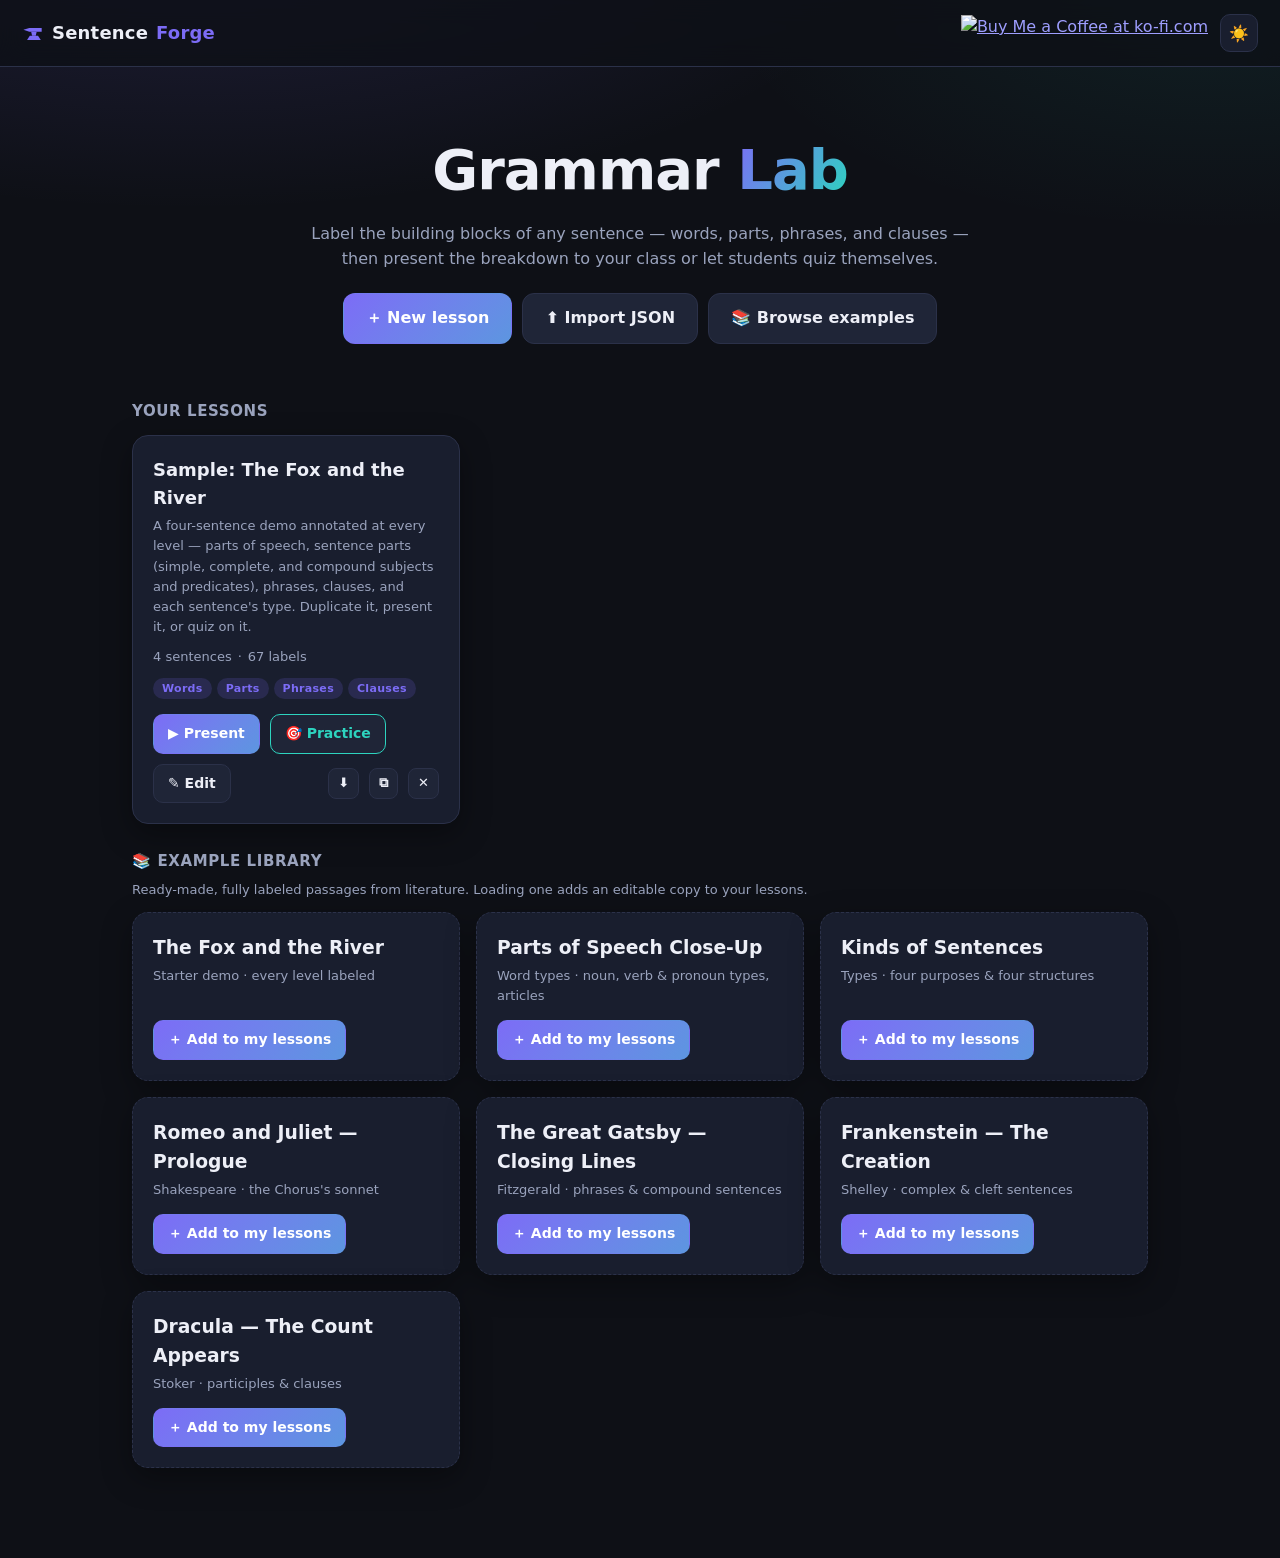
==== index.html @ c8628da1 "Rename the product to Sentence Forge Renames throughout: the JS global namespace GL -> wjt, the less" ====
<!DOCTYPE html>
<html lang="en" data-theme="dark">
<head>
  <meta charset="UTF-8" />
  <meta name="viewport" content="width=device-width, initial-scale=1.0" />
  <title>Sentence Forge — sentence building blocks</title>
  <link rel="icon" href="data:image/svg+xml,<svg xmlns=%22http://www.w3.org/2000/svg%22 viewBox=%220 0 24 24%22 fill=%22%237c6cf6%22><polygon points=%221.5,8.5 8,6.5 21.5,6.5 21.5,10.5 8,10.5%22/><polygon points=%2210,10.5 16,10.5 15,15 11,15%22/><polygon points=%225.5,19.5 20.5,19.5 17.5,15 8.5,15%22/></svg>" />
  <link rel="stylesheet" href="css/styles.css" />
</head>
<body>
  <nav class="topbar">
    <a class="brand" href="#/"><svg class="anvil" viewBox="0 0 24 24" aria-hidden="true"><polygon points="1.5,8.5 8,6.5 21.5,6.5 21.5,10.5 8,10.5"/><polygon points="10,10.5 16,10.5 15,15 11,15"/><polygon points="5.5,19.5 20.5,19.5 17.5,15 8.5,15"/></svg>Sentence <em>Forge</em></a>
    <a class="kofi" href="https://ko-fi.com/O1F623ASR1" target="_blank" rel="noopener noreferrer"><img height="36" style="border:0px;height:36px;" src="https://storage.ko-fi.com/cdn/kofi6.png?v=6" alt="Buy Me a Coffee at ko-fi.com" /></a>
    <button id="theme-toggle" title="Toggle light / dark theme">☀️</button>
  </nav>

  <main id="app"></main>
  <div id="toasts" aria-live="polite"></div>

  <script src="js/labels.js"></script>
  <script src="js/tokenize.js"></script>
  <script src="js/store.js"></script>
  <script src="js/examples.js"></script>
  <script src="js/render.js"></script>
  <script src="js/editor.js"></script>
  <script src="js/display.js"></script>
  <script src="js/quiz.js"></script>
  <script src="js/app.js"></script>
</body>
</html>
---- css/styles.css ----
/* ====================================================================
   Sentence Forge — design system
   ==================================================================== */

:root[data-theme="dark"] {
  --bg: #0e1016;
  --bg-soft: #141826;
  --card: #191e2e;
  --card-2: #1f2537;
  --line: #2b3149;
  --text: #edeff7;
  --muted: #9aa3bd;
  --accent: #7c6cf6;
  --accent-soft: rgba(124, 108, 246, 0.16);
  --accent-2: #2dd4bf;
  --danger: #f4574d;
  --ok: #34d399;
  --shadow: 0 10px 30px rgba(0, 0, 0, 0.35);
  --hl: rgba(255, 214, 79, 0.22);
  --hl-line: #ffd64f;
  --chip-text: #10131c;
  color-scheme: dark;
}

:root[data-theme="light"] {
  --bg: #f4f5fa;
  --bg-soft: #eceef6;
  --card: #ffffff;
  --card-2: #f6f7fc;
  --line: #dcdfeb;
  --text: #1c2133;
  --muted: #5d6478;
  --accent: #5b4bd6;
  --accent-soft: rgba(91, 75, 214, 0.12);
  --accent-2: #0d9488;
  --danger: #d43a31;
  --ok: #0e9f6e;
  --shadow: 0 10px 26px rgba(30, 35, 60, 0.12);
  --hl: rgba(255, 200, 40, 0.35);
  --hl-line: #d99c00;
  --chip-text: #16191f;
  color-scheme: light;
}

* { box-sizing: border-box; margin: 0; padding: 0; }

html { scroll-behavior: smooth; }

body {
  font-family: "Segoe UI Variable Text", "Segoe UI", system-ui, -apple-system, "Helvetica Neue", sans-serif;
  background: var(--bg);
  background-image:
    radial-gradient(1200px 500px at 15% -10%, var(--accent-soft), transparent 60%),
    radial-gradient(900px 420px at 95% 0%, rgba(45, 212, 191, 0.08), transparent 55%);
  background-attachment: fixed;
  color: var(--text);
  line-height: 1.55;
  min-height: 100vh;
}

/* ---------------- top bar ---------------- */
.topbar {
  display: flex;
  align-items: center;
  gap: 12px;
  padding: 14px 22px;
  position: sticky;
  top: 0;
  z-index: 40;
  backdrop-filter: blur(12px);
  background: color-mix(in srgb, var(--bg) 78%, transparent);
  border-bottom: 1px solid var(--line);
}

.topbar .brand {
  font-weight: 700;
  font-size: 18px;
  letter-spacing: 0.2px;
  text-decoration: none;
  color: var(--text);
  display: flex;
  align-items: center;
  gap: 8px;
}

.topbar .brand .anvil {
  width: 22px;
  height: 22px;
  fill: var(--accent);
  flex: none;
}
.topbar .brand em { font-style: normal; color: var(--accent); }

.topbar .kofi {
  margin-left: auto;
  display: flex;
  align-items: center;
}

#theme-toggle {
  border: 1px solid var(--line);
  background: var(--card);
  color: var(--text);
  width: 38px;
  height: 38px;
  border-radius: 10px;
  font-size: 16px;
  cursor: pointer;
  transition: transform 0.15s ease, border-color 0.15s ease;
}
#theme-toggle:hover { transform: translateY(-1px); border-color: var(--accent); }

#app { max-width: 1060px; margin: 0 auto; padding: 26px 22px 90px; }

.view { animation: view-in 0.3s ease both; }
@keyframes view-in {
  from { opacity: 0; transform: translateY(8px); }
  to { opacity: 1; transform: none; }
}

/* ---------------- generic components ---------------- */
.card {
  background: var(--card);
  border: 1px solid var(--line);
  border-radius: 16px;
  padding: 20px;
  box-shadow: var(--shadow);
}

.btn {
  display: inline-flex;
  align-items: center;
  gap: 6px;
  padding: 8px 14px;
  border-radius: 10px;
  border: 1px solid var(--line);
  background: var(--card-2);
  color: var(--text);
  font: inherit;
  font-size: 14px;
  font-weight: 600;
  text-decoration: none;
  cursor: pointer;
  transition: transform 0.12s ease, border-color 0.12s ease, background 0.12s ease, box-shadow 0.12s ease;
  user-select: none;
}
.btn:hover { transform: translateY(-1px); border-color: var(--accent); }
.btn:active { transform: translateY(0); }
.btn:disabled { opacity: 0.55; cursor: default; transform: none; }

.btn-primary {
  background: linear-gradient(135deg, var(--accent), color-mix(in srgb, var(--accent) 60%, var(--accent-2)));
  border-color: transparent;
  color: #fff;
}
.btn-primary:hover { box-shadow: 0 6px 18px var(--accent-soft); border-color: transparent; }

.btn-accent { border-color: var(--accent-2); color: var(--accent-2); }
.btn-ghost { background: transparent; border-color: transparent; color: var(--muted); }
.btn-ghost:hover { color: var(--text); border-color: var(--line); }
.btn-danger:hover { border-color: var(--danger); color: var(--danger); }
.btn-sm { padding: 4px 9px; font-size: 13px; border-radius: 8px; }
.btn-big { padding: 12px 22px; font-size: 16px; border-radius: 12px; }

.btn-row { display: flex; align-items: center; gap: 10px; flex-wrap: wrap; margin-top: 12px; }
.btn-row-center { justify-content: center; }
.spacer { flex: 1; }

.muted-note { color: var(--muted); font-size: 13px; }

.pill {
  border: 1px solid var(--line);
  background: var(--card-2);
  color: var(--muted);
  font: inherit;
  font-size: 13px;
  font-weight: 600;
  padding: 5px 12px;
  border-radius: 999px;
  cursor: pointer;
  transition: all 0.15s ease;
}
.pill:hover { border-color: var(--accent); color: var(--text); }
.pill.is-on {
  background: var(--accent-soft);
  border-color: var(--accent);
  color: var(--text);
}
.pill-lg { font-size: 14px; padding: 8px 16px; }
.pill-count {
  display: inline-block;
  background: var(--accent);
  color: #fff;
  border-radius: 999px;
  font-size: 11px;
  padding: 0 7px;
  margin-left: 4px;
}
.pill:not(.is-on) .pill-count { background: var(--line); color: var(--muted); }

.mini-pill {
  display: inline-block;
  font-size: 11px;
  font-weight: 700;
  letter-spacing: 0.3px;
  color: var(--accent);
  background: var(--accent-soft);
  border-radius: 999px;
  padding: 2px 9px;
  margin-right: 5px;
}

.swatch {
  display: inline-block;
  width: 14px;
  height: 14px;
  border-radius: 4px;
  background: var(--c, var(--accent));
  flex: none;
}

.empty-state { text-align: center; padding: 44px 24px; }
.empty-emoji { font-size: 42px; margin-bottom: 10px; }
.empty-anvil {
  width: 48px;
  height: 48px;
  fill: var(--muted);
  margin-bottom: 10px;
}
.empty-state p { color: var(--muted); max-width: 420px; margin: 6px auto 0; }

.hint-strip {
  margin: 16px 0;
  padding: 10px 16px;
  border-radius: 12px;
  border: 1px dashed var(--line);
  color: var(--muted);
  font-size: 14px;
  background: var(--bg-soft);
}

/* ---------------- toasts ---------------- */
#toasts {
  position: fixed;
  bottom: 20px;
  left: 50%;
  transform: translateX(-50%);
  display: flex;
  flex-direction: column;
  align-items: center;
  gap: 8px;
  z-index: 100;
  pointer-events: none;
}
.toast {
  background: var(--card);
  border: 1px solid var(--accent);
  color: var(--text);
  padding: 10px 18px;
  border-radius: 12px;
  font-size: 14px;
  box-shadow: var(--shadow);
  animation: toast-in 0.25s ease;
  max-width: min(90vw, 480px);
}
.toast.hide { opacity: 0; transition: opacity 0.4s ease; }
@keyframes toast-in { from { opacity: 0; transform: translateY(10px); } }

/* ====================================================================
   Library
   ==================================================================== */
.hero { text-align: center; padding: 34px 10px 30px; }
.hero h1 {
  font-size: clamp(38px, 6vw, 56px);
  font-weight: 800;
  letter-spacing: -1px;
}
.hero h1 span {
  background: linear-gradient(120deg, var(--accent), var(--accent-2));
  -webkit-background-clip: text;
  background-clip: text;
  color: transparent;
}
.hero p { color: var(--muted); margin-top: 8px; font-size: 16px; }
.hero .btn-row { margin-top: 22px; }

.lesson-grid {
  display: grid;
  grid-template-columns: repeat(auto-fill, minmax(310px, 1fr));
  gap: 16px;
  margin-top: 10px;
}
.lesson-card { display: flex; flex-direction: column; transition: transform 0.15s ease, border-color 0.15s ease; }
.lesson-card:hover { transform: translateY(-3px); border-color: var(--accent); }
.lesson-card h3 { font-size: 18px; }
.lesson-desc { color: var(--muted); font-size: 13px; margin-top: 4px; flex: 0; }
.lesson-meta { display: flex; gap: 6px; color: var(--muted); font-size: 13px; margin-top: 10px; }
.lesson-layers { margin-top: 8px; }
.lesson-actions { margin-top: auto; padding-top: 14px; }

.section-title {
  font-size: 15px;
  font-weight: 800;
  letter-spacing: 0.6px;
  text-transform: uppercase;
  color: var(--muted);
  margin: 26px 0 12px;
}
.section-sub { margin: -6px 0 12px; }
.examples-block { margin-top: 8px; }
.example-card { display: flex; flex-direction: column; border-style: dashed; }
.example-card:hover { border-color: var(--accent-2); border-style: solid; transform: translateY(-3px); }
.example-card .lesson-desc { flex: 1; }

/* ====================================================================
   Sentence rendering (shared by editor / present / quiz)
   ==================================================================== */
.gl-sentence { overflow-x: auto; padding: 6px 2px 10px; }

.gl-grid {
  display: inline-grid;
  column-gap: 0.42em;
  row-gap: 7px;
  align-items: center;
  padding: 4px;
}

.gl-token {
  font-size: 19px;
  padding: 2px 1px 4px;
  border-bottom: 3px solid transparent;
  border-radius: 4px 4px 0 0;
  white-space: nowrap;
  touch-action: none;
}
.gl-size-lg .gl-token { font-size: clamp(24px, 3.4vw, 34px); border-bottom-width: 4px; }

.gl-grid.is-interactive .gl-token { cursor: crosshair; }
.gl-grid.is-interactive .gl-token:hover { background: var(--accent-soft); }

.gl-token.has-pos { border-bottom-color: var(--c); }

.gl-token.is-sel { background: var(--accent-soft); box-shadow: 0 0 0 1px var(--accent); }
.gl-token.is-sel-first { border-top-left-radius: 6px; border-bottom-left-radius: 6px; }
.gl-token.is-sel-last { border-top-right-radius: 6px; border-bottom-right-radius: 6px; }

.gl-token.is-hl {
  background: var(--hl);
  box-shadow: 0 2px 0 var(--hl-line);
  animation: hl-pulse 1.6s ease infinite;
}
@keyframes hl-pulse {
  0%, 100% { box-shadow: 0 2px 0 var(--hl-line); }
  50% { box-shadow: 0 3px 0 var(--hl-line), 0 0 14px var(--hl); }
}
.gl-token.is-hl-first { border-top-left-radius: 6px; border-bottom-left-radius: 6px; }
.gl-token.is-hl-last { border-top-right-radius: 6px; border-bottom-right-radius: 6px; }

.gl-chip {
  justify-self: center;
  font: inherit;
  font-size: 10.5px;
  font-weight: 800;
  letter-spacing: 0.4px;
  color: var(--chip-text);
  background: var(--c);
  border: none;
  border-radius: 6px;
  padding: 1px 7px;
  cursor: pointer;
  transition: transform 0.12s ease;
  animation: pop-in 0.22s ease both;
}
.gl-chip:hover { transform: scale(1.12); }
.gl-size-lg .gl-chip { font-size: 13px; padding: 2px 9px; }

/* Family (broad-class) chip stacked above a drilled-down subtype chip. */
.gl-chip-parent {
  background: color-mix(in srgb, var(--c) 20%, var(--card));
  color: var(--c);
  box-shadow: inset 0 0 0 1px color-mix(in srgb, var(--c) 60%, transparent);
  font-weight: 800;
  letter-spacing: 0.2px;
}

.gl-bar {
  font: inherit;
  display: flex;
  align-items: center;
  gap: 6px;
  min-width: 0;
  border: 1px solid color-mix(in srgb, var(--c) 55%, transparent);
  border-top: 3px solid var(--c);
  background: color-mix(in srgb, var(--c) 13%, var(--card));
  color: var(--text);
  border-radius: 7px;
  padding: 2px 8px 3px;
  font-size: 12px;
  cursor: pointer;
  text-align: left;
  transition: transform 0.12s ease, background 0.12s ease;
  animation: pop-in 0.22s ease both;
}
.gl-bar:hover { transform: translateY(-1px); background: color-mix(in srgb, var(--c) 24%, var(--card)); }
.gl-bar-abbr { font-weight: 800; color: var(--c); flex: none; }
.gl-bar-name { overflow: hidden; text-overflow: ellipsis; white-space: nowrap; color: var(--muted); }
.gl-bar-note { flex: none; font-size: 11px; opacity: 0.8; }
.gl-size-lg .gl-bar { font-size: 15px; padding: 4px 10px 5px; border-radius: 9px; }

@keyframes pop-in {
  from { opacity: 0; transform: scale(0.85); }
  to { opacity: 1; transform: none; }
}

/* ---------------- sentence type badges ---------------- */
.type-badges { display: flex; gap: 8px; flex-wrap: wrap; justify-content: center; margin-top: 16px; }
.type-badge {
  display: inline-flex;
  align-items: baseline;
  gap: 6px;
  font: inherit;
  background: color-mix(in srgb, var(--c) 14%, var(--card));
  border: 1px solid color-mix(in srgb, var(--c) 55%, transparent);
  border-left: 4px solid var(--c);
  border-radius: 8px;
  padding: 4px 12px;
  color: var(--text);
  cursor: default;
  animation: pop-in 0.22s ease both;
}
button.type-badge { cursor: pointer; transition: transform 0.12s ease, background 0.12s ease; }
button.type-badge:hover { transform: translateY(-1px); background: color-mix(in srgb, var(--c) 26%, var(--card)); }
.type-badge-cat {
  font-size: 10px;
  font-weight: 800;
  letter-spacing: 0.6px;
  text-transform: uppercase;
  color: var(--muted);
}
.type-badge-name { font-weight: 700; color: var(--c); }
.gl-size-lg + .type-badges .type-badge, .stage .type-badge { font-size: 15px; padding: 6px 14px; }

/* ---------------- editor sentence-type picker ---------------- */
.type-picker { display: flex; flex-direction: column; gap: 6px; margin-bottom: 12px; }
.type-picker-row { display: flex; align-items: center; gap: 6px; flex-wrap: wrap; }
.type-picker-label {
  font-size: 11px;
  font-weight: 800;
  letter-spacing: 0.6px;
  text-transform: uppercase;
  color: var(--muted);
  min-width: 74px;
}
.type-pill { font-size: 12px; padding: 3px 10px; }
.type-pill.is-on {
  background: color-mix(in srgb, var(--c) 18%, var(--card-2));
  border-color: var(--c);
  color: var(--text);
}
.type-pill.is-on .pill-count, .type-pill.is-on::after { color: var(--c); }

/* ---------------- popover ---------------- */
.gl-popover {
  position: absolute;
  z-index: 60;
  background: var(--card);
  border: 1px solid var(--line);
  border-radius: 14px;
  box-shadow: var(--shadow);
  padding: 14px;
  width: min(440px, calc(100vw - 24px));
  max-height: min(72vh, 620px);
  overflow-y: auto;
  animation: pop-in 0.16s ease both;
}

.palette-target {
  font-size: 13px;
  color: var(--muted);
  font-style: italic;
  margin-bottom: 8px;
  border-bottom: 1px solid var(--line);
  padding-bottom: 8px;
}
.palette-group { margin-top: 10px; }
.palette-group:first-of-type { margin-top: 0; }
.palette-group-name {
  font-size: 11px;
  font-weight: 800;
  letter-spacing: 1px;
  text-transform: uppercase;
  color: var(--muted);
  margin-bottom: 6px;
}
.palette-grid { display: flex; flex-wrap: wrap; gap: 6px; }
.palette-grid-stacked { flex-direction: column; align-items: stretch; gap: 8px; }
.palette-subgroup {
  display: flex;
  flex-wrap: wrap;
  gap: 6px;
  align-items: center;
  padding-bottom: 8px;
  border-bottom: 1px dashed var(--line);
}
.palette-subgroup:last-child { padding-bottom: 0; border-bottom: none; }
.palette-label {
  font: inherit;
  font-size: 12.5px;
  color: var(--text);
  background: color-mix(in srgb, var(--c) 12%, var(--card-2));
  border: 1px solid color-mix(in srgb, var(--c) 45%, transparent);
  border-left: 4px solid var(--c);
  border-radius: 8px;
  padding: 4px 9px;
  cursor: pointer;
  transition: transform 0.1s ease, background 0.1s ease;
}
.palette-label b { color: var(--c); margin-right: 2px; }
.palette-label:hover { transform: translateY(-1px); background: color-mix(in srgb, var(--c) 26%, var(--card-2)); }
.palette-subgroup > .palette-label:first-child { font-weight: 700; }
.palette-label-sub {
  font-size: 11.5px;
  padding: 3px 8px;
  background: color-mix(in srgb, var(--c) 7%, var(--card-2));
  border-left-width: 3px;
  color: var(--muted);
}
.palette-label-sub b { font-weight: 700; }
.palette-label-sub:hover { color: var(--text); background: color-mix(in srgb, var(--c) 18%, var(--card-2)); }

.ann-details-head { display: flex; align-items: center; gap: 8px; }
.ann-details-quote { font-style: italic; color: var(--muted); margin: 8px 0 6px; }
.ann-details-desc { font-size: 14px; }
.ann-details-example { font-size: 13px; color: var(--muted); margin-top: 6px; }
.ann-details-example b { color: var(--accent-2); }
.ann-note {
  margin-top: 10px;
  background: var(--accent-soft);
  border-left: 3px solid var(--accent);
  border-radius: 6px;
  padding: 8px 12px;
  font-size: 14px;
}
.ann-details textarea { margin-top: 10px; }

/* ====================================================================
   Editor
   ==================================================================== */
.editor-head-top { display: flex; align-items: center; gap: 8px; flex-wrap: wrap; }

.saved-flash {
  color: var(--ok);
  font-size: 13px;
  font-weight: 700;
  opacity: 0;
}
.saved-flash.show { animation: saved 1.6s ease both; }
@keyframes saved {
  0% { opacity: 0; transform: translateY(3px); }
  15%, 70% { opacity: 1; transform: none; }
  100% { opacity: 0; }
}

.title-input, .desc-input {
  width: 100%;
  background: transparent;
  border: none;
  border-bottom: 1px solid transparent;
  color: var(--text);
  font: inherit;
  padding: 4px 2px;
  outline: none;
}
.title-input { font-size: 26px; font-weight: 800; margin-top: 10px; }
.desc-input { font-size: 14px; color: var(--muted); }
.title-input:hover, .desc-input:hover,
.title-input:focus, .desc-input:focus { border-bottom-color: var(--line); }

.layer-toggles { display: flex; align-items: center; gap: 8px; flex-wrap: wrap; margin-top: 12px; }
.layer-toggles-label { color: var(--muted); font-size: 13px; font-weight: 600; }

.sentence-list { display: flex; flex-direction: column; gap: 14px; }

.sentence-card-head {
  display: flex;
  align-items: center;
  gap: 10px;
  border-bottom: 1px solid var(--line);
  padding-bottom: 10px;
  margin-bottom: 8px;
}
.sentence-num { font-weight: 800; font-size: 13px; letter-spacing: 0.6px; text-transform: uppercase; color: var(--accent); }
.sentence-meta { color: var(--muted); font-size: 13px; }
.sentence-tip { color: var(--muted); font-size: 13px; font-style: italic; padding: 2px 4px 0; }

.text-edit {
  width: 100%;
  background: var(--bg-soft);
  border: 1px solid var(--line);
  border-radius: 10px;
  color: var(--text);
  font: inherit;
  font-size: 15px;
  padding: 10px 12px;
  resize: vertical;
  outline: none;
}
.text-edit:focus { border-color: var(--accent); }

.add-text-card h3 { font-size: 15px; margin-bottom: 10px; color: var(--muted); }

/* ====================================================================
   Present mode
   ==================================================================== */
.present-head { display: flex; align-items: flex-start; gap: 12px; flex-wrap: wrap; margin-bottom: 16px; }
.present-title h2 { font-size: 22px; }

.present-controls { display: flex; align-items: center; gap: 10px; flex-wrap: wrap; margin-bottom: 14px; }
.layer-chips { display: flex; gap: 8px; flex-wrap: wrap; }

.stage {
  min-height: 260px;
  display: flex;
  flex-direction: column;
  align-items: center;
  justify-content: center;
  text-align: center;
  padding: 34px 26px;
}
.stage .gl-sentence { max-width: 100%; }
.stage-counter {
  font-size: 12px;
  font-weight: 800;
  letter-spacing: 1.4px;
  text-transform: uppercase;
  color: var(--muted);
  margin-bottom: 18px;
}
.stage-tip { color: var(--muted); font-style: italic; margin-top: 16px; }

.explain { margin-top: 14px; animation: view-in 0.25s ease both; }

.present-nav { display: flex; align-items: center; justify-content: center; gap: 18px; margin-top: 18px; }
.dots { display: flex; gap: 8px; flex-wrap: wrap; justify-content: center; }
.dot {
  width: 11px;
  height: 11px;
  border-radius: 50%;
  border: 1px solid var(--line);
  background: var(--card-2);
  cursor: pointer;
  padding: 0;
  transition: all 0.15s ease;
}
.dot.is-on { background: var(--accent); border-color: var(--accent); transform: scale(1.25); }

/* ====================================================================
   Quiz mode
   ==================================================================== */
.quiz-setup h3 { margin: 14px 0 8px; font-size: 15px; }
.quiz-setup h3:first-child { margin-top: 0; }

.quiz-head { display: flex; align-items: center; gap: 12px; margin-bottom: 16px; }
.quiz-progress {
  flex: 1;
  height: 10px;
  background: var(--card-2);
  border: 1px solid var(--line);
  border-radius: 999px;
  overflow: hidden;
}
.quiz-progress-fill {
  height: 100%;
  border-radius: 999px;
  background: linear-gradient(90deg, var(--accent), var(--accent-2));
  transition: width 0.4s ease;
}
.quiz-score { font-weight: 800; color: var(--ok); }
.quiz-streak { font-weight: 800; color: #f5a623; animation: pop-in 0.3s ease; }

.quiz-card { padding: 26px; }
.quiz-count {
  font-size: 12px;
  font-weight: 800;
  letter-spacing: 1.2px;
  text-transform: uppercase;
  color: var(--muted);
}
.quiz-prompt { font-size: 21px; margin: 8px 0 16px; }
.quiz-prompt mark { background: var(--hl); color: inherit; border-radius: 4px; padding: 0 5px; box-shadow: 0 2px 0 var(--hl-line); }
.prompt-label {
  color: var(--c);
  border-bottom: 3px solid var(--c);
  font-weight: 800;
}

.quiz-stage {
  background: var(--bg-soft);
  border: 1px solid var(--line);
  border-radius: 12px;
  padding: 16px;
  margin-bottom: 16px;
}

.quiz-answers { display: flex; flex-wrap: wrap; gap: 10px; }
.quiz-option {
  font: inherit;
  font-size: 15px;
  font-weight: 600;
  color: var(--text);
  background: var(--card-2);
  border: 1px solid var(--line);
  border-left: 5px solid var(--c);
  border-radius: 10px;
  padding: 10px 18px;
  cursor: pointer;
  transition: transform 0.12s ease, border-color 0.12s ease;
}
.quiz-option:hover:not(:disabled) { transform: translateY(-1px); border-color: var(--c); }
.quiz-option.is-right { border-color: var(--ok); background: color-mix(in srgb, var(--ok) 16%, var(--card-2)); }
.quiz-option.is-wrong { border-color: var(--danger); background: color-mix(in srgb, var(--danger) 14%, var(--card-2)); animation: shake 0.3s ease; }
@keyframes shake {
  25% { transform: translateX(-4px); }
  75% { transform: translateX(4px); }
}

.quiz-feedback {
  margin-top: 16px;
  border-radius: 12px;
  padding: 14px 16px;
  font-size: 15px;
  animation: view-in 0.25s ease both;
}
.quiz-feedback.is-right { background: color-mix(in srgb, var(--ok) 12%, var(--card)); border: 1px solid var(--ok); }
.quiz-feedback.is-wrong { background: color-mix(in srgb, var(--danger) 10%, var(--card)); border: 1px solid var(--danger); }

.quiz-results { text-align: center; padding: 40px 26px; position: relative; overflow: hidden; }
.quiz-results h2 { margin-top: 16px; }
.quiz-results h3 { margin: 22px 0 10px; font-size: 15px; color: var(--muted); text-align: left; }

.score-ring {
  width: 130px;
  height: 130px;
  margin: 0 auto;
  border-radius: 50%;
  display: flex;
  align-items: center;
  justify-content: center;
  background: conic-gradient(var(--accent) calc(var(--pct) * 1%), var(--card-2) 0);
  animation: pop-in 0.4s ease both;
}
.score-ring span {
  width: 102px;
  height: 102px;
  border-radius: 50%;
  background: var(--card);
  display: flex;
  align-items: center;
  justify-content: center;
  font-size: 30px;
  font-weight: 800;
}

.missed-row {
  display: flex;
  gap: 10px;
  align-items: flex-start;
  text-align: left;
  padding: 10px 12px;
  border: 1px solid var(--line);
  border-radius: 10px;
  margin-bottom: 8px;
  background: var(--card-2);
  font-size: 14px;
}
.missed-row .swatch { margin-top: 4px; }

.confetti { position: absolute; inset: 0; pointer-events: none; overflow: hidden; }
.confetti span {
  position: absolute;
  top: -30px;
  animation: fall 3s linear both;
}
@keyframes fall {
  to { transform: translateY(110vh) rotate(360deg); opacity: 0.4; }
}

/* ---------------- small screens ---------------- */
@media (max-width: 640px) {
  #app { padding: 16px 12px 70px; }
  .card { padding: 14px; }
  .quiz-prompt { font-size: 18px; }
  .hero p br { display: none; }
}
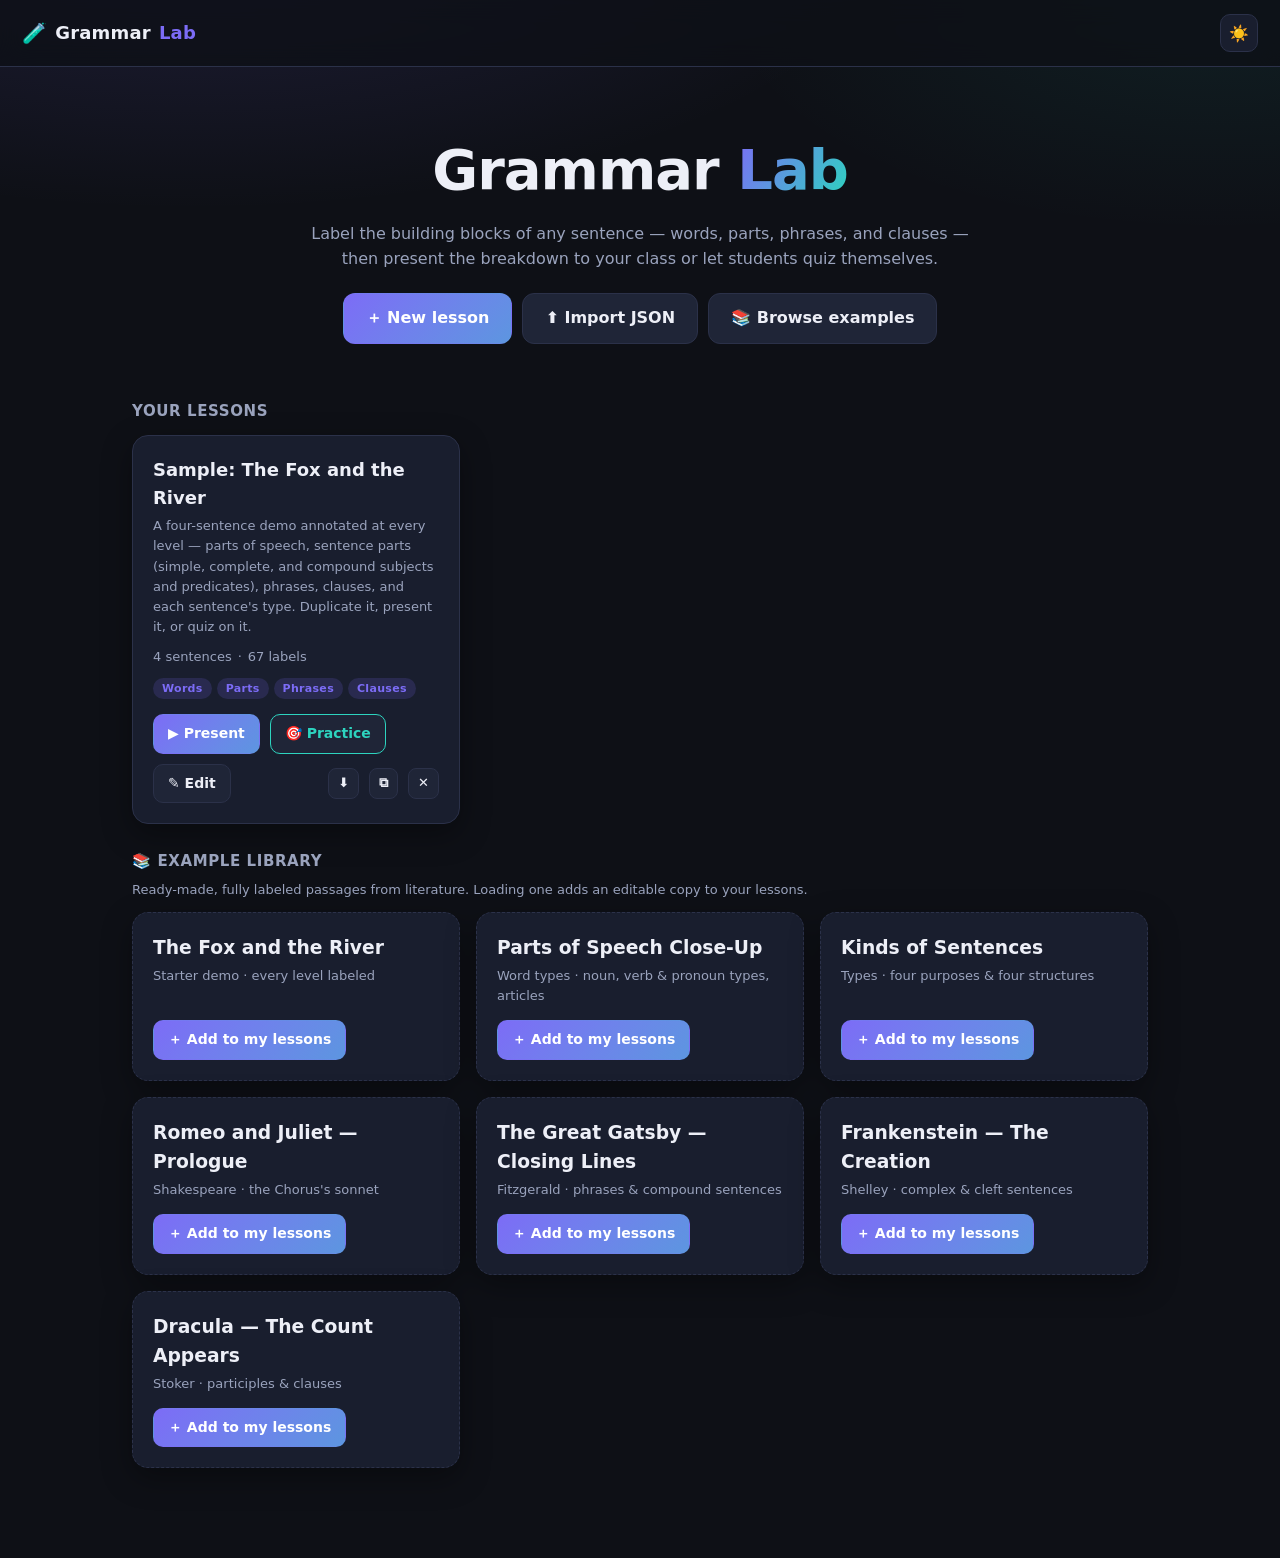
==== commit 480fcdb7: "Set up the repository for open-source release and a classroom pilot Grammar Lab was a working app wi" ====
--- a/index.html
+++ b/index.html
@@ -3,14 +3,13 @@
 <head>
   <meta charset="UTF-8" />
   <meta name="viewport" content="width=device-width, initial-scale=1.0" />
-  <title>Sentence Forge — sentence building blocks</title>
-  <link rel="icon" href="data:image/svg+xml,<svg xmlns=%22http://www.w3.org/2000/svg%22 viewBox=%220 0 24 24%22 fill=%22%237c6cf6%22><polygon points=%221.5,8.5 8,6.5 21.5,6.5 21.5,10.5 8,10.5%22/><polygon points=%2210,10.5 16,10.5 15,15 11,15%22/><polygon points=%225.5,19.5 20.5,19.5 17.5,15 8.5,15%22/></svg>" />
+  <title>Grammar Lab — sentence building blocks</title>
+  <link rel="icon" href="data:image/svg+xml,<svg xmlns=%22http://www.w3.org/2000/svg%22 viewBox=%220 0 100 100%22><text y=%22.9em%22 font-size=%2290%22>🧪</text></svg>" />
   <link rel="stylesheet" href="css/styles.css" />
 </head>
 <body>
   <nav class="topbar">
-    <a class="brand" href="#/"><svg class="anvil" viewBox="0 0 24 24" aria-hidden="true"><polygon points="1.5,8.5 8,6.5 21.5,6.5 21.5,10.5 8,10.5"/><polygon points="10,10.5 16,10.5 15,15 11,15"/><polygon points="5.5,19.5 20.5,19.5 17.5,15 8.5,15"/></svg>Sentence <em>Forge</em></a>
-    <a class="kofi" href="https://ko-fi.com/O1F623ASR1" target="_blank" rel="noopener noreferrer"><img height="36" style="border:0px;height:36px;" src="https://storage.ko-fi.com/cdn/kofi6.png?v=6" alt="Buy Me a Coffee at ko-fi.com" /></a>
+    <a class="brand" href="#/"><span class="flask">🧪</span>Grammar <em>Lab</em></a>
     <button id="theme-toggle" title="Toggle light / dark theme">☀️</button>
   </nav>
 
--- a/css/styles.css
+++ b/css/styles.css
@@ -1,5 +1,5 @@
 /* ====================================================================
-   Sentence Forge — design system
+   Grammar Lab — design system
    ==================================================================== */
 
 :root[data-theme="dark"] {
@@ -83,21 +83,11 @@
   gap: 8px;
 }
 
-.topbar .brand .anvil {
-  width: 22px;
-  height: 22px;
-  fill: var(--accent);
-  flex: none;
-}
+.topbar .brand .flask { font-size: 20px; }
 .topbar .brand em { font-style: normal; color: var(--accent); }
 
-.topbar .kofi {
+#theme-toggle {
   margin-left: auto;
-  display: flex;
-  align-items: center;
-}
-
-#theme-toggle {
   border: 1px solid var(--line);
   background: var(--card);
   color: var(--text);
@@ -221,12 +211,6 @@
 
 .empty-state { text-align: center; padding: 44px 24px; }
 .empty-emoji { font-size: 42px; margin-bottom: 10px; }
-.empty-anvil {
-  width: 48px;
-  height: 48px;
-  fill: var(--muted);
-  margin-bottom: 10px;
-}
 .empty-state p { color: var(--muted); max-width: 420px; margin: 6px auto 0; }
 
 .hint-strip {
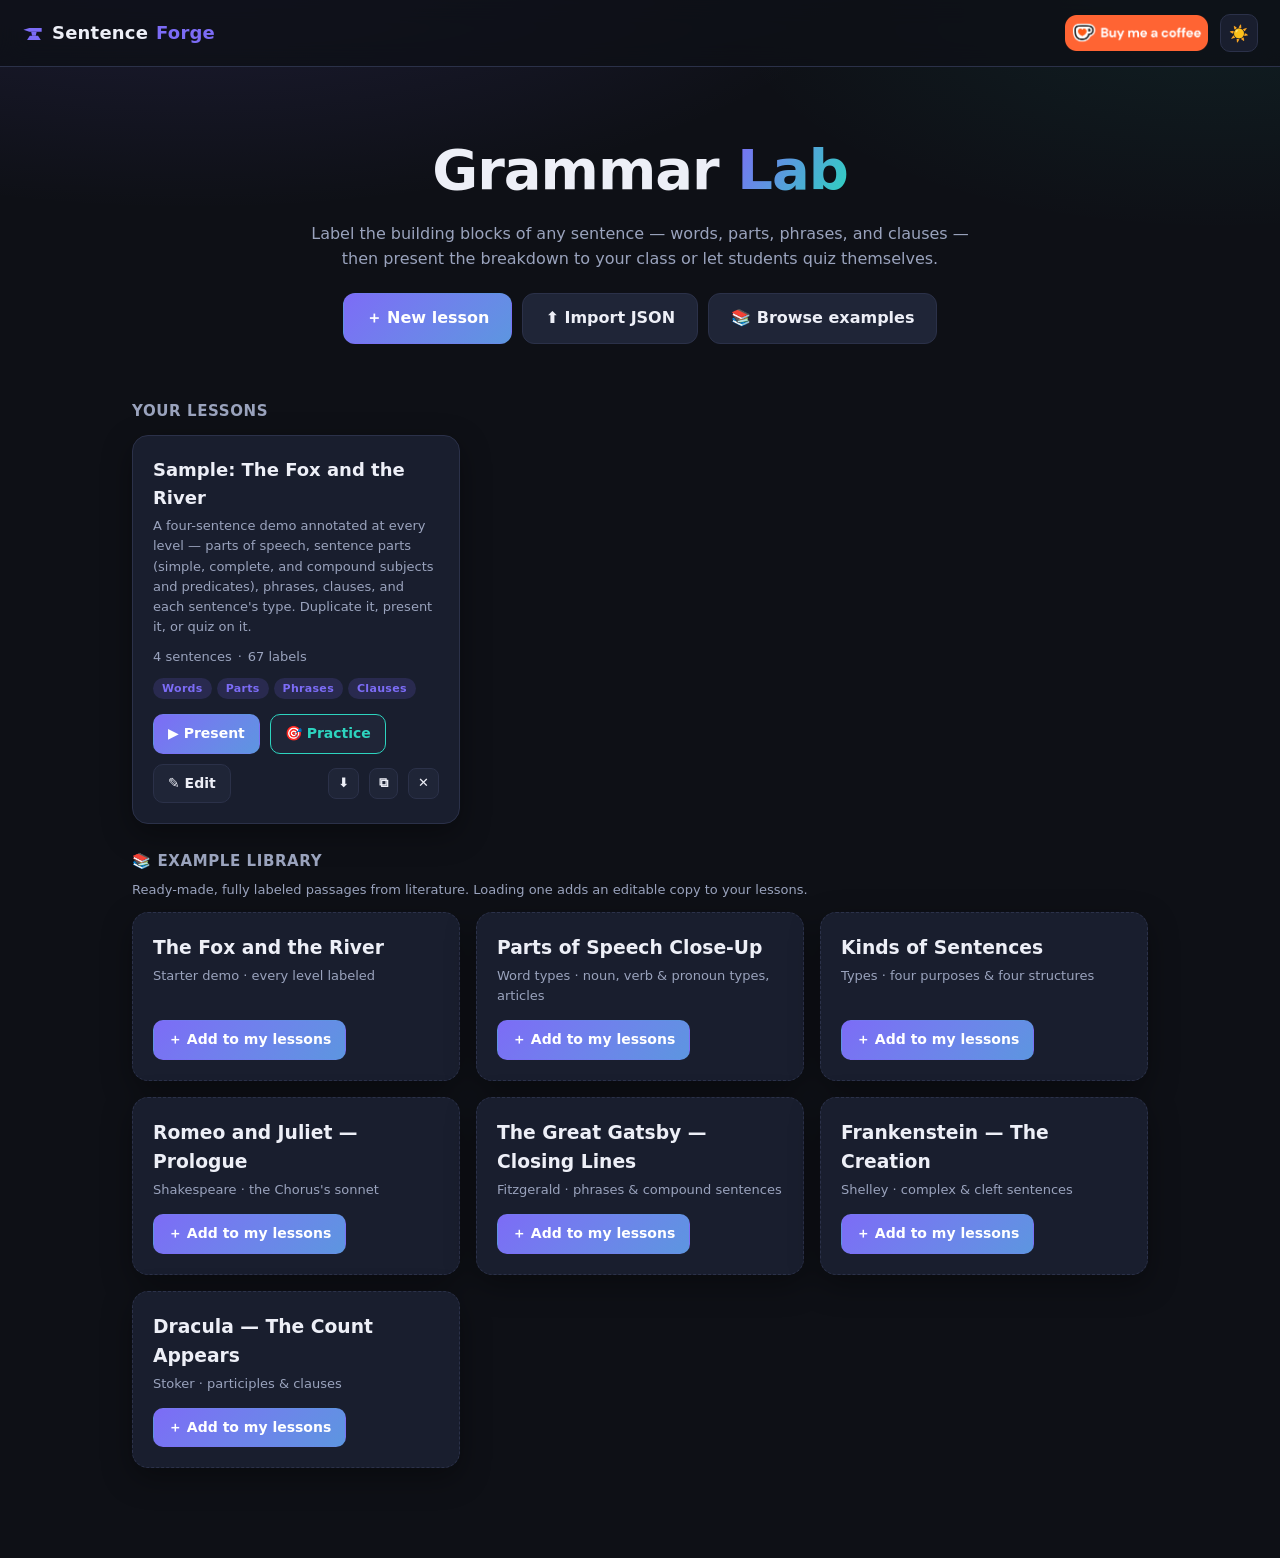
==== commit b5a26ccb: "Inline the Ko-fi button image as a data URI The button was loading kofi6.png from storage.ko-fi.com," ====
--- a/index.html
+++ b/index.html
@@ -3,13 +3,14 @@
 <head>
   <meta charset="UTF-8" />
   <meta name="viewport" content="width=device-width, initial-scale=1.0" />
-  <title>Grammar Lab — sentence building blocks</title>
-  <link rel="icon" href="data:image/svg+xml,<svg xmlns=%22http://www.w3.org/2000/svg%22 viewBox=%220 0 100 100%22><text y=%22.9em%22 font-size=%2290%22>🧪</text></svg>" />
+  <title>Sentence Forge — sentence building blocks</title>
+  <link rel="icon" href="data:image/svg+xml,<svg xmlns=%22http://www.w3.org/2000/svg%22 viewBox=%220 0 24 24%22 fill=%22%237c6cf6%22><polygon points=%221.5,8.5 8,6.5 21.5,6.5 21.5,10.5 8,10.5%22/><polygon points=%2210,10.5 16,10.5 15,15 11,15%22/><polygon points=%225.5,19.5 20.5,19.5 17.5,15 8.5,15%22/></svg>" />
   <link rel="stylesheet" href="css/styles.css" />
 </head>
 <body>
   <nav class="topbar">
-    <a class="brand" href="#/"><span class="flask">🧪</span>Grammar <em>Lab</em></a>
+    <a class="brand" href="#/"><svg class="anvil" viewBox="0 0 24 24" aria-hidden="true"><polygon points="1.5,8.5 8,6.5 21.5,6.5 21.5,10.5 8,10.5"/><polygon points="10,10.5 16,10.5 15,15 11,15"/><polygon points="5.5,19.5 20.5,19.5 17.5,15 8.5,15"/></svg>Sentence <em>Forge</em></a>
+    <a class="kofi" href="https://ko-fi.com/O1F623ASR1" target="_blank" rel="noopener noreferrer" title="Buy Me a Coffee at ko-fi.com"><img src="[data-uri]" alt="Buy Me a Coffee at ko-fi.com" /></a>
     <button id="theme-toggle" title="Toggle light / dark theme">☀️</button>
   </nav>
 
--- a/css/styles.css
+++ b/css/styles.css
@@ -1,5 +1,5 @@
 /* ====================================================================
-   Grammar Lab — design system
+   Sentence Forge — design system
    ==================================================================== */
 
 :root[data-theme="dark"] {
@@ -83,11 +83,22 @@
   gap: 8px;
 }
 
-.topbar .brand .flask { font-size: 20px; }
+.topbar .brand .anvil {
+  width: 22px;
+  height: 22px;
+  fill: var(--accent);
+  flex: none;
+}
 .topbar .brand em { font-style: normal; color: var(--accent); }
 
+.topbar .kofi {
+  margin-left: auto;
+  display: flex;
+  align-items: center;
+}
+.topbar .kofi img { height: 36px; width: auto; border: 0; display: block; }
+
 #theme-toggle {
-  margin-left: auto;
   border: 1px solid var(--line);
   background: var(--card);
   color: var(--text);
@@ -211,6 +222,12 @@
 
 .empty-state { text-align: center; padding: 44px 24px; }
 .empty-emoji { font-size: 42px; margin-bottom: 10px; }
+.empty-anvil {
+  width: 48px;
+  height: 48px;
+  fill: var(--muted);
+  margin-bottom: 10px;
+}
 .empty-state p { color: var(--muted); max-width: 420px; margin: 6px auto 0; }
 
 .hint-strip {
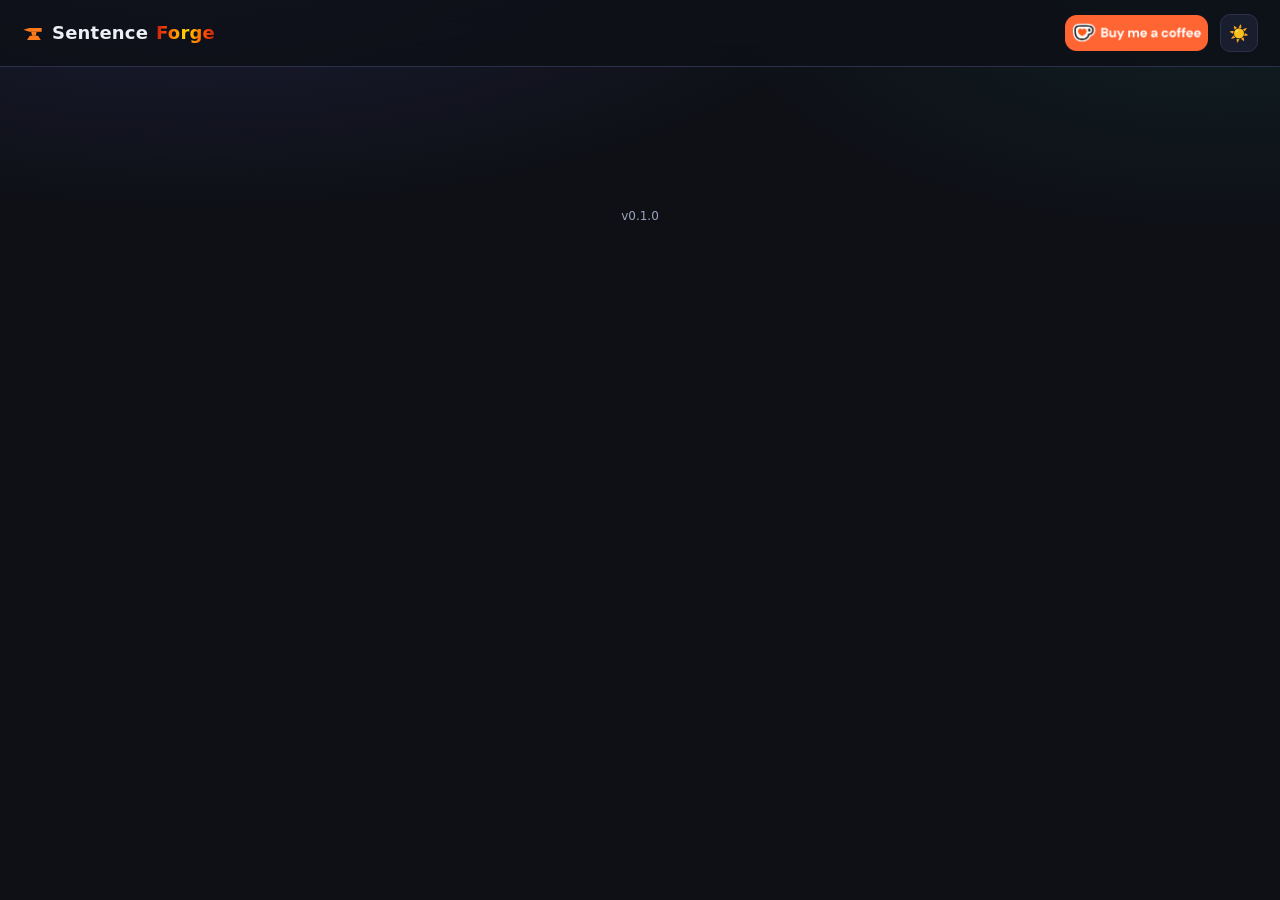
==== commit 8739107d: "P1: data durability — export-all / import-all / write guard / version Implements workstream P1 of th" ====
--- a/index.html
+++ b/index.html
@@ -16,6 +16,7 @@
 
   <main id="app"></main>
   <div id="toasts" aria-live="polite"></div>
+  <footer class="appfoot"><span data-role="version"></span></footer>
 
   <script src="js/labels.js"></script>
   <script src="js/tokenize.js"></script>
--- a/css/styles.css
+++ b/css/styles.css
@@ -42,6 +42,17 @@
   color-scheme: light;
 }
 
+/* "Forge heat" brand palette — the glowing-metal gradient shared by the hero
+   wordmark and the top-bar brand. Theme-independent (identical in light/dark). */
+:root {
+  --forge-gradient: linear-gradient(
+    100deg,
+    #b31217 0%, #ff4e00 20%, #ff9a00 35%, #ffd400 50%,
+    #ff9a00 65%, #ff4e00 80%, #b31217 100%
+  );
+  --forge-solid: #ff7a1a;
+}
+
 * { box-sizing: border-box; margin: 0; padding: 0; }
 
 html { scroll-behavior: smooth; }
@@ -86,10 +97,17 @@
 .topbar .brand .anvil {
   width: 22px;
   height: 22px;
-  fill: var(--accent);
+  fill: var(--forge-solid);
   flex: none;
 }
-.topbar .brand em { font-style: normal; color: var(--accent); }
+.topbar .brand em {
+  font-style: normal;
+  background: var(--forge-gradient);
+  background-size: 100% 100%;
+  -webkit-background-clip: text;
+  background-clip: text;
+  color: transparent;
+}
 
 .topbar .kofi {
   margin-left: auto;
@@ -187,7 +205,16 @@
   border-color: var(--accent);
   color: var(--text);
 }
-.pill-lg { font-size: 14px; padding: 8px 16px; }
+/* Fixed height so a pill that wraps to a second row never collapses into a
+   thin bar; inline-flex vertically centers the label and its count. */
+.pill-lg {
+  display: inline-flex;
+  align-items: center;
+  min-height: 40px;
+  box-sizing: border-box;
+  font-size: 14px;
+  padding: 8px 16px;
+}
 .pill-count {
   display: inline-block;
   background: var(--accent);
@@ -276,14 +303,119 @@
   font-weight: 800;
   letter-spacing: -1px;
 }
-.hero h1 span {
-  background: linear-gradient(120deg, var(--accent), var(--accent-2));
+.hero h1 .fx {
+  background: var(--forge-gradient);
+  background-size: 220% 100%;
   -webkit-background-clip: text;
   background-clip: text;
   color: transparent;
+  animation: forge-heat 4s ease-in-out infinite;
+}
+@keyframes forge-heat {
+  0%   { background-position: 0% 50%; }
+  50%  { background-position: 100% 50%; }
+  100% { background-position: 0% 50%; }
+}
+@media (prefers-reduced-motion: reduce) {
+  .hero h1 .fx { animation: none; }
+}
+/* "Alpha" badge riding the end of the wordmark. */
+.hero h1 .hero-alpha {
+  display: inline-block;
+  vertical-align: top;
+  transform: translateY(0.35em);
+  margin-left: 10px;
+  font-size: 0.28em;
+  font-weight: 800;
+  letter-spacing: 1.5px;
+  text-transform: uppercase;
+  color: #fff;
+  -webkit-text-fill-color: #fff;
+  background: var(--forge-solid);
+  border-radius: 999px;
+  padding: 4px 10px;
 }
 .hero p { color: var(--muted); margin-top: 8px; font-size: 16px; }
-.hero .btn-row { margin-top: 22px; }
+.hero-actions { margin: 20px 0 42px; }
+
+/* ---- "how the blocks work" self-playing demo (above Your lessons) ---- */
+.blocks-demo { text-align: center; margin: 6px 0 8px; }
+.blocks-demo-cap { color: var(--muted); font-size: 14px; margin-bottom: 10px; }
+.blocks-demo-card {
+  display: inline-block;
+  position: relative;
+  max-width: 100%;
+  padding: 14px 20px 16px;
+}
+.blocks-demo-stage { display: flex; justify-content: center; }
+.blocks-demo-stage .gl-sentence { align-items: center; }
+/* Colour eases in with the Words layer instead of snapping on. */
+.blocks-demo-stage .gl-token { transition: border-bottom-color 0.3s ease; }
+
+.blocks-demo-steps {
+  display: flex;
+  align-items: center;
+  justify-content: center;
+  gap: 8px;
+  margin-top: 12px;
+}
+.blocks-demo-pill {
+  font-size: 11px;
+  font-weight: 800;
+  letter-spacing: 0.5px;
+  text-transform: uppercase;
+  color: var(--muted);
+  background: var(--card-2);
+  border: 1px solid var(--line);
+  border-radius: 999px;
+  padding: 3px 12px;
+  transition: color 0.25s ease, background 0.25s ease, border-color 0.25s ease;
+}
+.blocks-demo-pill.is-on {
+  color: var(--accent);
+  background: var(--accent-soft);
+  border-color: var(--accent);
+}
+.blocks-demo-arrow { color: var(--muted); font-size: 12px; opacity: 0.7; }
+
+/* Fake pointer that clicks each step pill as its layer appears. */
+.blocks-demo-cursor {
+  position: absolute;
+  top: 0;
+  left: 0;
+  width: 22px;
+  height: 22px;
+  z-index: 3;
+  pointer-events: none;
+  transform-origin: top left;
+  transition: transform 0.45s cubic-bezier(0.4, 0.1, 0.2, 1);
+  filter: drop-shadow(0 2px 3px rgba(0, 0, 0, 0.4));
+}
+.blocks-demo-cursor svg { display: block; }
+.blocks-demo-cursor svg path {
+  fill: #fff;
+  stroke: #10131c;
+  stroke-width: 1.4;
+  stroke-linejoin: round;
+}
+/* The tap scale lives on the inner svg so it can't fight the wrapper's
+   translate; its origin is the pointer tip so the tip stays put. */
+.blocks-demo-cursor.is-tap svg {
+  transform-origin: 6px 4px;
+  animation: bd-cursor-tap 0.32s ease;
+}
+@keyframes bd-cursor-tap {
+  0%, 100% { transform: scale(1); }
+  45% { transform: scale(0.76); }
+}
+.blocks-demo-pill.is-tap { animation: bd-pill-tap 0.5s ease; }
+@keyframes bd-pill-tap {
+  0% { box-shadow: 0 0 0 0 var(--accent-soft); }
+  100% { box-shadow: 0 0 0 9px transparent; }
+}
+@media (prefers-reduced-motion: reduce) {
+  .blocks-demo-cursor { display: none; }
+}
 
 .lesson-grid {
   display: grid;
@@ -307,6 +439,9 @@
   color: var(--muted);
   margin: 26px 0 12px;
 }
+.section-head { display: flex; align-items: center; justify-content: space-between; gap: 12px; }
+.section-head .section-title { margin-bottom: 0; }
+.appfoot { text-align: center; padding: 24px 12px; color: var(--muted); font-size: 12px; }
 .section-sub { margin: -6px 0 12px; }
 .examples-block { margin-top: 8px; }
 .example-card { display: flex; flex-direction: column; border-style: dashed; }
@@ -316,15 +451,33 @@
 /* ====================================================================
    Sentence rendering (shared by editor / present / quiz)
    ==================================================================== */
-.gl-sentence { overflow-x: auto; padding: 6px 2px 10px; }
+/* Tokens wrap onto successive lines: one .gl-grid per visual line, stacked
+   vertically so a long sentence grows downward instead of scrolling sideways. */
+.gl-sentence {
+  display: flex;
+  flex-direction: column;
+  align-items: flex-start;
+  row-gap: 10px;
+  padding: 6px 2px 10px;
+}
 
 .gl-grid {
   display: inline-grid;
   column-gap: 0.42em;
   row-gap: 7px;
   align-items: center;
+  justify-content: start;
   padding: 4px;
-}
+  max-width: 100%;
+  /* Only an over-wide single line (e.g. one token longer than the container)
+     scrolls, and it scrolls alone — never the whole sentence. The scrollbar
+     chrome is hidden: a long annotation label wider than its token no longer
+     shows a bar (the recurring narrow-width eyesore), while an over-wide token
+     stays reachable by wheel/trackpad/touch scroll. */
+  overflow-x: auto;
+  scrollbar-width: none;          /* Firefox */
+}
+.gl-grid::-webkit-scrollbar { display: none; }   /* Chromium / Edge / WebKit */
 
 .gl-token {
   font-size: 19px;
@@ -390,6 +543,10 @@
   align-items: center;
   gap: 6px;
   min-width: 0;
+  /* One labeled bar's natural height (12px x 1.55 + 5px padding + 4px border),
+     so an empty continuation segment of a wrapped span can't collapse into a
+     thin bar. Same collapse the layer pills solve with .pill-lg min-height. */
+  min-height: 28px;
   border: 1px solid color-mix(in srgb, var(--c) 55%, transparent);
   border-top: 3px solid var(--c);
   background: color-mix(in srgb, var(--c) 13%, var(--card));
@@ -403,10 +560,27 @@
   animation: pop-in 0.22s ease both;
 }
 .gl-bar:hover { transform: translateY(-1px); background: color-mix(in srgb, var(--c) 24%, var(--card)); }
+
+/* Segment edges cut by a line break: square the inner corner and drop the
+   cut border so a wrapped chip/bar reads as one continuous band. */
+.gl-bar.is-cont-left, .gl-chip.is-cont-left {
+  border-top-left-radius: 0; border-bottom-left-radius: 0;
+}
+.gl-bar.is-cont-right, .gl-chip.is-cont-right {
+  border-top-right-radius: 0; border-bottom-right-radius: 0;
+}
+.gl-bar.is-cont-left { border-left-color: transparent; }
+.gl-bar.is-cont-right { border-right-color: transparent; }
+
 .gl-bar-abbr { font-weight: 800; color: var(--c); flex: none; }
 .gl-bar-name { overflow: hidden; text-overflow: ellipsis; white-space: nowrap; color: var(--muted); }
 .gl-bar-note { flex: none; font-size: 11px; opacity: 0.8; }
-.gl-size-lg .gl-bar { font-size: 15px; padding: 4px 10px 5px; border-radius: 9px; }
+.gl-size-lg .gl-bar { font-size: 15px; padding: 4px 10px 5px; border-radius: 9px; min-height: 37px; }
+
+/* Reserved-but-hidden layer (Present mode): keeps its grid track's height so a
+   toggled layer appears in place instead of resizing the whole block.
+   visibility:hidden also makes the chip/bar unclickable, which is what we want. */
+.gl-hidden { visibility: hidden; }
 
 @keyframes pop-in {
   from { opacity: 0; transform: scale(0.85); }
@@ -460,6 +634,43 @@
 }
 .type-pill.is-on .pill-count, .type-pill.is-on::after { color: var(--c); }
 
+/* ---------------- sentence note ---------------- */
+/* Present-mode line under the type badges; only shown when a note exists. */
+.sentence-note {
+  max-width: 640px;
+  margin: 12px auto 0;
+  text-align: center;
+  color: var(--muted);
+  font-size: 14px;
+  font-style: italic;
+  line-height: 1.4;
+}
+.stage .sentence-note { font-size: 15px; }
+.sentence-note-tag {
+  font-size: 10px;
+  font-weight: 800;
+  letter-spacing: 0.6px;
+  text-transform: uppercase;
+  font-style: normal;
+}
+/* Editor: free-text note field beneath the type picker. */
+.sentence-note-edit { display: flex; align-items: center; gap: 6px; margin-bottom: 12px; }
+.sentence-notes-input {
+  flex: 1;
+  min-width: 0;
+  background: var(--bg-soft);
+  border: 1px solid var(--line);
+  border-radius: 8px;
+  color: var(--text);
+  font: inherit;
+  font-size: 13px;
+  padding: 5px 10px;
+  outline: none;
+}
+.sentence-notes-input:focus { border-color: var(--accent); }
+/* Practice feedback: note appended after the type explanation. */
+.quiz-note { color: var(--muted); font-style: italic; }
+
 /* ---------------- popover ---------------- */
 .gl-popover {
   position: absolute;
@@ -613,20 +824,54 @@
 /* ====================================================================
    Present mode
    ==================================================================== */
-.present-head { display: flex; align-items: flex-start; gap: 12px; flex-wrap: wrap; margin-bottom: 16px; }
+/* Present gets a wider column than the rest of the app so the sentence has more
+   room to breathe (and wraps less), and a trimmed bottom padding so the stage
+   can claim the height. The view is a full-height flex column whose middle —
+   the stage — is the only part that scrolls. */
+#app:has(.view-present) { max-width: 1280px; padding-bottom: 28px; }
+
+.view-present {
+  display: flex;
+  flex-direction: column;
+  min-height: calc(100vh - 120px);
+}
+
+/* Title and the Edit / Quiz / Full screen actions share one row: the title
+   column grows to fill (basis 0 so its long description never forces a wrap),
+   the actions stay a fixed cluster on the right. */
+.present-head { display: flex; align-items: flex-start; gap: 12px; flex-wrap: wrap; margin-bottom: 14px; }
+.present-title { flex: 1 1 0; min-width: 0; }
 .present-title h2 { font-size: 22px; }
+.present-title .muted-note {
+  display: -webkit-box;
+  -webkit-line-clamp: 2;
+  -webkit-box-orient: vertical;
+  overflow: hidden;
+}
+.present-actions { display: flex; align-items: center; gap: 8px; flex: none; }
 
 .present-controls { display: flex; align-items: center; gap: 10px; flex-wrap: wrap; margin-bottom: 14px; }
-.layer-chips { display: flex; gap: 8px; flex-wrap: wrap; }
+/* align-content:flex-start keeps wrapped rows from being stretched into thin
+   bars; the pills carry their own fixed height. */
+.layer-chips { display: flex; align-items: center; align-content: flex-start; gap: 8px; flex-wrap: wrap; }
+
+/* Stage + the vertical sentence switcher sit side by side; the stage takes all
+   remaining width and height, the switcher is a fixed rail on the right. */
+.present-main { display: flex; align-items: stretch; gap: 16px; flex: 1 1 auto; min-height: 0; }
 
 .stage {
+  flex: 1 1 auto;
+  min-width: 0;
   min-height: 260px;
   display: flex;
   flex-direction: column;
   align-items: center;
-  justify-content: center;
+  /* safe center: centers when it fits, falls back to start when the breakdown
+     is taller than the card so the top can't be clipped past the scroll edge. */
+  justify-content: safe center;
   text-align: center;
-  padding: 34px 26px;
+  padding: 34px 30px;
+  overflow: auto;
 }
 .stage .gl-sentence { max-width: 100%; }
 .stage-counter {
@@ -641,8 +886,22 @@
 
 .explain { margin-top: 14px; animation: view-in 0.25s ease both; }
 
-.present-nav { display: flex; align-items: center; justify-content: center; gap: 18px; margin-top: 18px; }
-.dots { display: flex; gap: 8px; flex-wrap: wrap; justify-content: center; }
+.present-nav {
+  display: flex;
+  flex-direction: column;
+  align-items: center;
+  justify-content: flex-start;
+  gap: 18px;
+  flex: none;
+}
+.dots {
+  display: flex;
+  flex-direction: column;
+  flex-wrap: wrap;
+  align-content: center;
+  gap: 8px;
+  justify-content: center;
+}
 .dot {
   width: 11px;
   height: 11px;
@@ -654,6 +913,14 @@
   transition: all 0.15s ease;
 }
 .dot.is-on { background: var(--accent); border-color: var(--accent); transform: scale(1.25); }
+
+/* Full screen: the view leaves #app's centered column, so it supplies its own
+   backdrop and padding. The stage still owns the scroll. */
+.view-present.is-fullscreen {
+  background: var(--bg);
+  padding: 26px 40px;
+  min-height: 0;
+}
 
 /* ====================================================================
    Quiz mode
@@ -792,4 +1059,12 @@
   .card { padding: 14px; }
   .quiz-prompt { font-size: 18px; }
   .hero p br { display: none; }
-}
+
+  /* Not enough width for a side rail: drop the switcher below the stage, laid
+     out horizontally again, and let the page scroll rather than the stage. */
+  .view-present { min-height: 0; }
+  .present-main { flex-direction: column; }
+  .stage { overflow: visible; }
+  .present-nav { flex-direction: row; margin-top: 4px; }
+  .dots { flex-direction: row; flex-wrap: wrap; }
+}
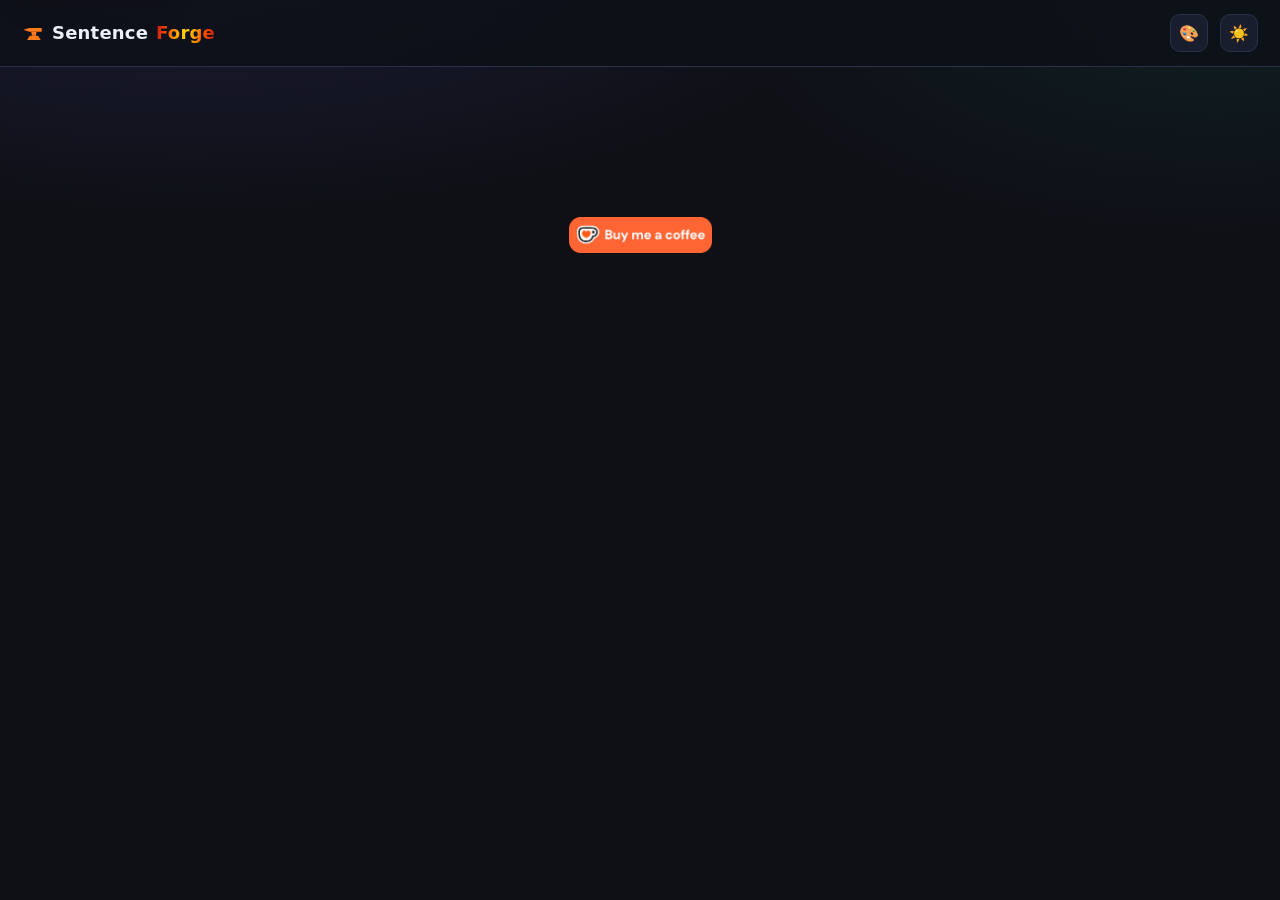
==== commit 190621e1: "P4 a11y closeout: view-swap focus, palette/quiz ARIA; finish 0.1.0 roadmap Task A — focus on view sw" ====
--- a/index.html
+++ b/index.html
@@ -8,15 +8,19 @@
   <link rel="stylesheet" href="css/styles.css" />
 </head>
 <body>
+  <a class="skip-link" href="#app">Skip to content</a>
   <nav class="topbar">
     <a class="brand" href="#/"><svg class="anvil" viewBox="0 0 24 24" aria-hidden="true"><polygon points="1.5,8.5 8,6.5 21.5,6.5 21.5,10.5 8,10.5"/><polygon points="10,10.5 16,10.5 15,15 11,15"/><polygon points="5.5,19.5 20.5,19.5 17.5,15 8.5,15"/></svg>Sentence <em>Forge</em></a>
-    <a class="kofi" href="https://ko-fi.com/O1F623ASR1" target="_blank" rel="noopener noreferrer" title="Buy Me a Coffee at ko-fi.com"><img src="[data-uri]" alt="Buy Me a Coffee at ko-fi.com" /></a>
+    <button id="palette-toggle" title="Grammar colors: default (click for color-blind-friendly)" aria-pressed="false">🎨</button>
     <button id="theme-toggle" title="Toggle light / dark theme">☀️</button>
   </nav>
 
   <main id="app"></main>
   <div id="toasts" aria-live="polite"></div>
-  <footer class="appfoot"><span data-role="version"></span></footer>
+  <footer class="appfoot">
+    <span data-role="version"></span>
+    <a class="kofi" href="https://ko-fi.com/O1F623ASR1" target="_blank" rel="noopener noreferrer" title="Buy Me a Coffee at ko-fi.com"><img src="[data-uri]" alt="Buy Me a Coffee at ko-fi.com" /></a>
+  </footer>
 
   <script src="js/labels.js"></script>
   <script src="js/tokenize.js"></script>
--- a/css/styles.css
+++ b/css/styles.css
@@ -69,6 +69,40 @@
   min-height: 100vh;
 }
 
+/* ---------------- accessibility helpers ---------------- */
+/* Visually hidden but exposed to assistive tech (screen-reader-only live
+   regions, off-screen labels). */
+.sr-only {
+  position: absolute;
+  width: 1px;
+  height: 1px;
+  padding: 0;
+  margin: -1px;
+  overflow: hidden;
+  clip: rect(0, 0, 0, 0);
+  white-space: nowrap;
+  border: 0;
+}
+
+/* Skip-to-content: off-screen until focused, so the first Tab from a cold load
+   jumps a keyboard user past the top bar into #app. */
+.skip-link {
+  position: absolute;
+  left: 12px;
+  top: -60px;
+  z-index: 100;
+  padding: 9px 16px;
+  border-radius: 10px;
+  background: var(--card);
+  color: var(--text);
+  border: 1px solid var(--line);
+  box-shadow: var(--shadow);
+  transition: top 0.15s ease;
+}
+.skip-link:focus {
+  top: 12px;
+}
+
 /* ---------------- top bar ---------------- */
 .topbar {
   display: flex;
@@ -109,14 +143,16 @@
   color: transparent;
 }
 
-.topbar .kofi {
-  margin-left: auto;
-  display: flex;
-  align-items: center;
-}
-.topbar .kofi img { height: 36px; width: auto; border: 0; display: block; }
-
-#theme-toggle {
+/* Ko-fi badge lives in the footer. Centered under the version line. */
+.appfoot .kofi { display: inline-flex; align-items: center; margin-top: 10px; }
+.appfoot .kofi img { height: 36px; width: auto; border: 0; display: block; }
+
+/* With the ko-fi badge gone from the topbar, the first toggle takes over the
+   margin-left:auto that used to keep this cluster pinned to the right edge. */
+#palette-toggle { margin-left: auto; }
+
+#theme-toggle,
+#palette-toggle {
   border: 1px solid var(--line);
   background: var(--card);
   color: var(--text);
@@ -127,7 +163,10 @@
   cursor: pointer;
   transition: transform 0.15s ease, border-color 0.15s ease;
 }
-#theme-toggle:hover { transform: translateY(-1px); border-color: var(--accent); }
+#theme-toggle:hover,
+#palette-toggle:hover { transform: translateY(-1px); border-color: var(--accent); }
+/* Pressed state for the color-blind palette toggle (aria-pressed=true). */
+#palette-toggle[aria-pressed="true"] { border-color: var(--accent); box-shadow: inset 0 0 0 1px var(--accent); }
 
 #app { max-width: 1060px; margin: 0 auto; padding: 26px 22px 90px; }
 
@@ -686,6 +725,30 @@
   animation: pop-in 0.16s ease both;
 }
 
+/* ---------------- confirm modal ---------------- */
+.modal-backdrop {
+  position: fixed;
+  inset: 0;
+  z-index: 80;               /* above .topbar (40) and .gl-popover (60) */
+  display: flex;
+  align-items: center;
+  justify-content: center;
+  padding: 16px;
+  background: color-mix(in srgb, var(--bg) 55%, transparent);
+  backdrop-filter: blur(3px);
+}
+.modal {
+  background: var(--card);
+  border: 1px solid var(--line);
+  border-radius: 14px;
+  box-shadow: var(--shadow);
+  padding: 20px;
+  width: min(440px, calc(100vw - 32px));
+  animation: pop-in 0.16s ease both;
+}
+.modal-msg { margin: 0 0 16px; color: var(--text); line-height: 1.5; }
+.modal-actions { justify-content: flex-end; }
+
 .palette-target {
   font-size: 13px;
   color: var(--muted);
@@ -884,6 +947,34 @@
 }
 .stage-tip { color: var(--muted); font-style: italic; margin-top: 16px; }
 
+/* Key button reuses the pill "on" look so its pressed state reads at a glance. */
+.btn[data-act="key"].is-on { background: var(--accent-soft); border-color: var(--accent); color: var(--text); }
+
+/* The Key legend: a muted full-width band under the stage. Each shown layer is a
+   group (heading + its labels); every label is a swatch · abbr · name item, with
+   generous gaps so it stays legible on a projector. */
+.present-legend {
+  margin-top: 14px;
+  padding: 14px 18px;
+  background: var(--card-2);
+  border: 1px solid var(--line);
+  border-radius: 12px;
+  animation: view-in 0.25s ease both;
+}
+.legend-group { display: flex; flex-wrap: wrap; align-items: baseline; gap: 10px 18px; }
+.legend-group + .legend-group { margin-top: 12px; }
+.legend-layer {
+  flex: none;
+  font-size: 12px;
+  font-weight: 800;
+  letter-spacing: 1px;
+  text-transform: uppercase;
+  color: var(--muted);
+}
+.legend-items { display: flex; flex-wrap: wrap; gap: 10px 18px; }
+.legend-item { display: inline-flex; align-items: center; gap: 7px; font-size: 15px; }
+.legend-item b { font-weight: 700; }
+
 .explain { margin-top: 14px; animation: view-in 0.25s ease both; }
 
 .present-nav {
